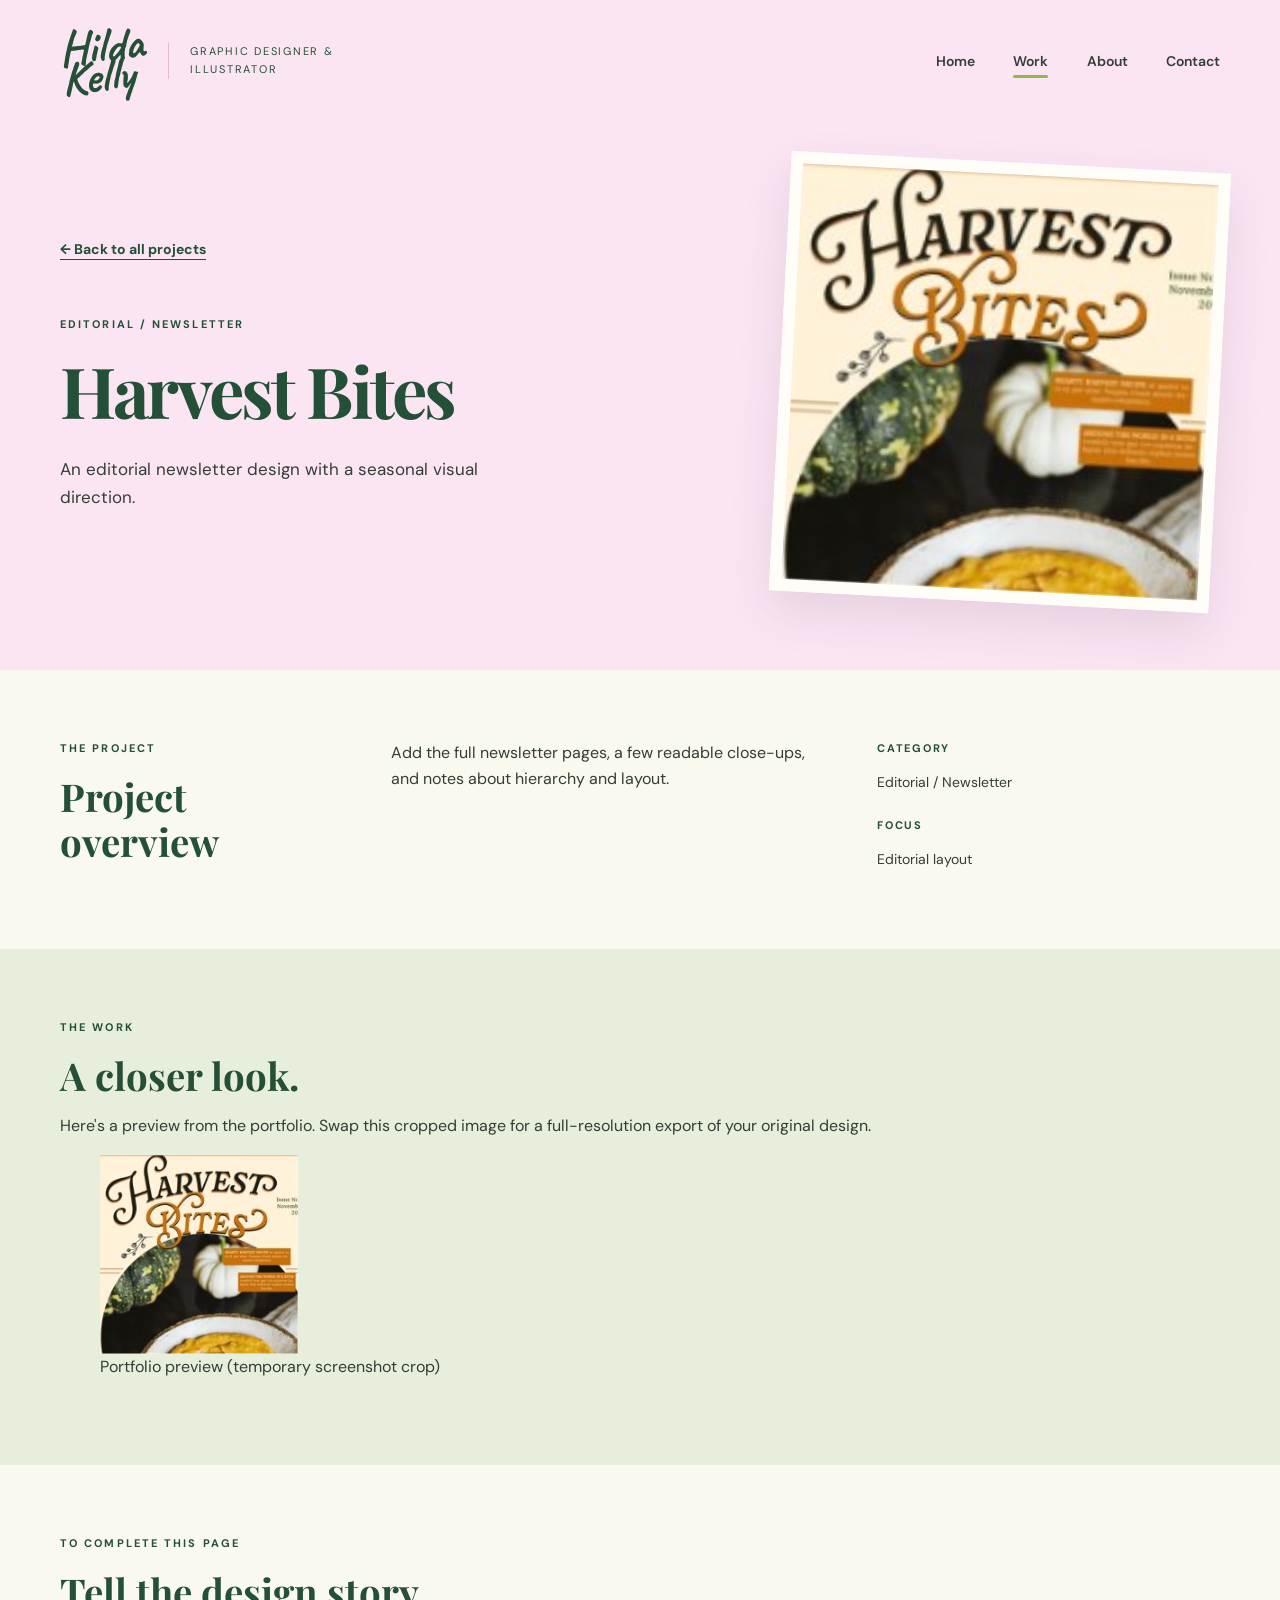
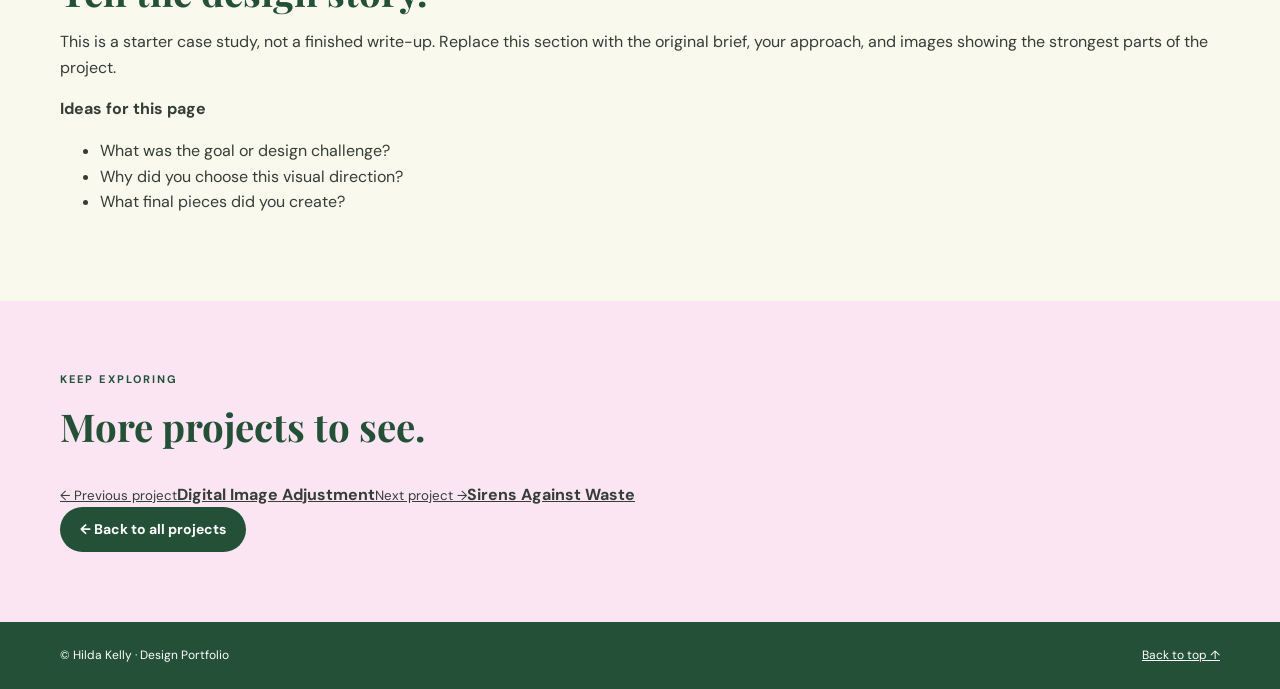
==== harvest-bites.html @ bb16f510 "Add files via upload" ====
<!doctype html>
<html lang="en">
<head>
  <meta charset="UTF-8">
  <meta name="viewport" content="width=device-width, initial-scale=1">
  <meta name="description" content="Harvest Bites portfolio project by Hilda Kelly.">
  <title>Harvest Bites | Hilda Kelly</title>
  <link rel="icon" type="image/svg+xml" href="assets/favicon.svg">
  <link rel="preconnect" href="https://fonts.googleapis.com">
  <link rel="preconnect" href="https://fonts.gstatic.com" crossorigin>
  <link href="https://fonts.googleapis.com/css2?family=Caveat:wght@700&amp;family=DM+Sans:wght@400;500;600;700&amp;family=Playfair+Display:wght@400;600;700&amp;display=swap" rel="stylesheet">
  <link rel="stylesheet" href="style.css">
</head>
<body>
 <a class="skip-link" href="#main">Skip to content</a>
 <header class="site-header" id="top"><div class="container header-inner">
 <a href="index.html" class="wordmark" aria-label="Hilda Kelly, home"><span>Hilda<br>Kelly</span><small>graphic designer &amp; illustrator</small></a>
 <nav class="navigation" aria-label="Main navigation"><a href="index.html">Home</a><a class="active" href="index.html#work">Work</a><a href="index.html#about">About</a><a href="index.html#contact">Contact</a></nav>
</div></header>
 <main id="main">
  <section class="case-hero"><div class="container case-hero-layout">
   <div class="case-intro">
    <a class="text-link" href="index.html#work">← Back to all projects</a>
    <p class="eyebrow">Editorial / Newsletter</p>
    <h1>Harvest Bites</h1>
    <p>An editorial newsletter design with a seasonal visual direction.</p>
   </div>
   <img src="assets/harvest-bites.jpg" alt="Portfolio preview of Harvest Bites" fetchpriority="high">
  </div></section>
  <section class="case-section"><div class="container case-info">
   <div><p class="eyebrow">The project</p><h2>Project overview</h2></div>
   <p>Add the full newsletter pages, a few readable close-ups, and notes about hierarchy and layout.</p>
   <div class="case-facts"><div><strong>Category</strong><span>Editorial / Newsletter</span></div><div><strong>Focus</strong><span>Editorial layout</span></div></div>
  </div></section>
  <section class="case-section case-gallery"><div class="container case-detail-layout">
    <div><p class="eyebrow">The work</p><h2>A closer look.</h2><p>Here's a preview from the portfolio. Swap this cropped image for a full-resolution export of your original design.</p></div>
    <figure class="case-large-preview"><img src="assets/harvest-bites.jpg" alt="Closer view of Harvest Bites" loading="lazy"><figcaption>Portfolio preview (temporary screenshot crop)</figcaption></figure>
  </div></section>
  <section class="case-section"><div class="container case-edit-note"><div><p class="eyebrow">To complete this page</p><h2>Tell the design story.</h2><p>This is a starter case study, not a finished write-up. Replace this section with the original brief, your approach, and images showing the strongest parts of the project.</p></div><div class="case-suggestions"><strong>Ideas for this page</strong><ul><li>What was the goal or design challenge?</li><li>Why did you choose this visual direction?</li><li>What final pieces did you create?</li></ul></div></div></section>
  <section class="case-end"><div class="container"><p class="eyebrow">Keep exploring</p><h2>More projects to see.</h2>
    <div class="project-pager"><a href="retouching.html"><small>← Previous project</small><strong>Digital Image Adjustment</strong></a><a href="sirens.html"><small>Next project →</small><strong>Sirens Against Waste</strong></a></div>
    <a class="button" href="index.html#work">← Back to all projects</a>
  </div></section>
 </main>
 <footer class="site-footer"><div class="container footer-inner"><span>© Hilda Kelly · Design Portfolio</span><a href="#top">Back to top ↑</a></div></footer>
</body>
</html>
---- style.css ----
/* Hilda Kelly portfolio starter | Edit the palette and spacing here first */
:root {
  --pink: #fbe5f3;
  --cream: #faf9ee;
  --green: #245037;
  --accent: #93b84b;
  --rose: #e9b8c7;
  --ink: #343d36;
  --white: #fffdf7;
  --serif: 'Playfair Display', Georgia, serif;
  --sans: 'DM Sans', Arial, sans-serif;
  --script: 'Caveat', cursive;
}
*,*::before,*::after { box-sizing: border-box; }
html { scroll-behavior: smooth; }
body { margin: 0; color: var(--ink); font-family: var(--sans); background: var(--cream); line-height: 1.6; }
img { max-width: 100%; display: block; }
a { color: inherit; }
a:focus-visible { outline: 3px solid #d96285; outline-offset: 4px; }
.container { width: min(1160px, calc(100% - 48px)); margin-inline: auto; }
.skip-link { position: absolute; top: -100px; left: 12px; z-index: 50; padding: 10px 14px; background: var(--green); color: white; }
.skip-link:focus { top: 12px; }
.site-header { background: var(--pink); }
.header-inner { display: flex; justify-content: space-between; align-items: center; gap: 32px; min-height: 122px; }
.wordmark { text-decoration: none; color: var(--green); display: flex; align-items: center; gap: 23px; flex-shrink: 0; }
.wordmark > span { font-family: var(--script); font-size: 48px; font-weight: 700; line-height: .62; transform: rotate(-5deg); padding: 14px 0; }
.wordmark small { border-left: 1px solid var(--rose); font-size: 11px; letter-spacing: .16em; text-transform: uppercase; padding-left: 21px; max-width: 190px; line-height: 1.6; }
.navigation { display: flex; gap: clamp(16px, 3vw, 42px); }
.navigation a { text-decoration: none; font-weight: 600; font-size: 14px; position: relative; }
.navigation a::after { content: ''; position: absolute; bottom: -6px; left: 0; width: 0; height: 3px; border-radius: 3px; background: var(--accent); transition: width .2s ease; }
.navigation a:hover::after,.navigation a.active::after { width: 100%; }
.hero { background: var(--pink); overflow: hidden; position: relative; }
.hero::after { content: ''; position: absolute; bottom: -98px; left: -8%; height: 150px; width: 130%; background: var(--cream); border-radius: 50% 50% 0 0 / 65% 85% 0 0; pointer-events: none; }
.hero-layout { min-height: 480px; display: grid; grid-template-columns: 1.12fr .88fr; align-items: center; gap: 35px; padding: 24px 0 96px; position: relative; z-index: 1; }
.hero-copy { position: relative; z-index: 2; }
.eyebrow { font-weight: 700; color: var(--green); text-transform: uppercase; letter-spacing: .19em; font-size: 11px; margin: 0 0 16px; }
.eyebrow span { color: #a56779; }
h1,h2,h3,h4,p { margin-top: 0; }
h1,h2,h3,h4 { color: var(--green); }
h1,h2,h3 { font-family: var(--serif); line-height: 1.18; }
.hero h1 { font-size: clamp(2.4rem, 4.2vw, 4.65rem); letter-spacing: -.035em; margin-bottom: 22px; }
.highlight { position: relative; white-space: nowrap; }
.highlight::after { content: ''; position: absolute; height: 10px; background: var(--accent); opacity: .85; left: 1%; right: -2%; bottom: -3px; border-radius: 50%; transform: rotate(-2deg); z-index: -1; }
.hero-description { max-width: 490px; font-size: 16px; margin-bottom: 28px; }
.button { display: inline-flex; gap: 30px; align-items: center; justify-content: space-between; padding: 11px 20px; border-radius: 100px; text-decoration: none; color: white; background: var(--green); font-weight: 700; font-size: 14px; transition: transform .2s ease, background .2s ease; }
.button:hover { transform: translateY(-2px); background: #366949; }
.hero-art { min-height: 390px; position: relative; }
.hero-art figure { margin: 0; position: absolute; overflow: hidden; background: #fff; box-shadow: 0 16px 42px rgba(65,59,59,.14); }
.hero-art img { width: 100%; height: 100%; object-fit: cover; }
.art-main { width: 64%; aspect-ratio: 1; top: 8%; right: 15%; transform: rotate(6deg); border: 9px solid var(--white); border-radius: 19px; }
.art-small { width: 36%; aspect-ratio: 1; border: 7px solid var(--white); border-radius: 13px; }
.art-puppy { top: 2%; left: 0; transform: rotate(-11deg); }
.art-paper { right: 0; bottom: 0; transform: rotate(-9deg); }
.art-sparkle { position: absolute; font-size: 60px; color: var(--accent); }
.art-sparkle.top { right: 2%; top: 2%; }
.art-sparkle.bottom { left: 14%; bottom: 6%; color: #db8ca5; }
.work-section { padding: 48px 0 100px; scroll-margin-top: 20px; }
.section-heading { display: flex; align-items: end; justify-content: space-between; gap: 48px; margin-bottom: 30px; }
.section-heading h2 { font-size: clamp(2.3rem, 3.6vw, 3.35rem); margin: 0; letter-spacing: -.03em; }
.little-star { color: var(--accent); font-family: var(--sans); font-size: .55em; vertical-align: top; }
.section-heading > p { margin: 0 0 5px; max-width: 400px; font-size: 14px; }
.featured-project { display: grid; grid-template-columns: 1fr 1fr; background: #eff2e1; border-radius: 15px; overflow: hidden; margin-bottom: 65px; }
.featured-image { background: #a7c339; display: block; min-height: 315px; }
.featured-image img { width: 100%; height: 100%; object-fit: contain; max-height: 400px; }
.featured-copy { padding: clamp(26px, 5vw, 64px); display: flex; flex-direction: column; align-items: flex-start; justify-content: center; }
.featured-copy h3 { font-size: clamp(1.9rem, 3vw, 3rem); margin: 0 0 16px; }
.featured-copy > p:not(.eyebrow) { max-width: 320px; }
.text-link { font-size: 14px; color: var(--green); font-weight: 700; text-decoration-thickness: 1px; text-underline-offset: 5px; }
.more-heading { display: flex; align-items: baseline; justify-content: space-between; gap: 20px; padding-bottom: 15px; border-bottom: 1px solid #decfd0; margin-bottom: 24px; }
.more-heading h3 { margin: 0; font-size: 1.6rem; }
.more-heading span { font-size: 12px; color: #6e786f; }
.project-grid { display: grid; grid-template-columns: repeat(3, minmax(0,1fr)); gap: 38px 22px; }
.project-card img { width: 100%; aspect-ratio: 4/3; object-fit: cover; border-radius: 10px; background: #eee; }
.project-meta { padding-top: 13px; }
.project-meta h4 { font-size: 1.15rem; font-family: var(--serif); line-height: 1.3; margin-bottom: 3px; }
.project-meta p { margin: 0; font-size: 11px; letter-spacing: .13em; font-weight: 700; color: #58735f; text-transform: uppercase; }
.about-section { background: #e6ecdc; padding: 78px 0; scroll-margin-top: 0; }
.about-layout { display: grid; grid-template-columns: .35fr 1fr; gap: 35px; }
.about-layout h2 { font-size: clamp(2rem,4vw,3.75rem); letter-spacing: -.035em; margin-bottom: 15px; }
.about-layout h2 em { font-weight: 400; }
.about-layout p:last-child { max-width: 620px; margin: 0; }
.contact-section { background: var(--pink); padding: 65px 0; }
.contact-layout { display: flex; justify-content: space-between; align-items: end; gap: 30px; }
.contact-layout h2 { font-size: clamp(2.2rem,4vw,3.5rem); margin: 0; }
.contact-layout > p { max-width: 420px; font-size: 14px; margin: 0 0 5px; }
.site-footer { background: var(--green); color: white; padding: 24px 0; }
.footer-inner { display: flex; justify-content: space-between; align-items: center; gap: 16px; font-size: 12px; }
.footer-inner a { color: white; }
/* Project case study */
.case-hero { background: var(--pink); padding: 40px 0 68px; }
.case-hero-layout { display: grid; grid-template-columns: 1.2fr .8fr; gap: 60px; align-items: center; }
.case-intro .text-link { display: inline-block; margin-bottom: 55px; }
.case-intro h1 { font-size: clamp(2.7rem, 5.5vw, 5.5rem); letter-spacing: -.04em; margin-bottom: 24px; }
.case-intro > p:last-child { max-width: 460px; font-size: 17px; }
.case-hero-layout > img { width: 100%; aspect-ratio: 1; object-fit: cover; border: 12px solid var(--white); transform: rotate(3deg); box-shadow: 0 20px 48px rgba(60,50,60,.11); }
.case-section { padding: 70px 0; }
.case-info { display: grid; grid-template-columns: .85fr 1.3fr 1fr; gap: 40px; }
.case-section h2 { font-size: clamp(2rem, 3vw, 3rem); margin-bottom: 15px; }
.case-info > p { margin: 0; }
.case-facts { display: grid; gap: 15px; }
.case-facts div { display: grid; gap: 4px; }
.case-facts strong { font-size: 11px; text-transform: uppercase; letter-spacing: .16em; color: var(--green); }
.case-facts span { font-size: 14px; }
.case-gallery { background: #e8eedc; }
.gallery-intro { max-width: 660px; }
.brand-grid { margin-top: 32px; display: grid; grid-template-columns: repeat(3,minmax(0,1fr)); gap: 23px; }
.brand-grid figure { margin: 0; }
.brand-grid img { width: 100%; aspect-ratio: 1; object-fit: cover; border-radius: 12px; background: #fff; }
.brand-grid figcaption { font-size: 13px; color: #526d55; font-weight: 600; margin-top: 10px; }
.case-end { background: var(--pink); padding: 70px 0; }
.case-end h2 { font-size: clamp(2rem, 3vw, 3rem); }
.case-end p:not(.eyebrow) { max-width: 650px; }
@media (max-width: 930px) {
  .hero-layout { grid-template-columns: 1fr 0.8fr; }
  .hero-art { min-height: 320px; }
  .wordmark small { max-width: 145px; }
  .case-info { grid-template-columns: 1fr 1fr; }
  .case-info > div:first-child { grid-column: 1 / -1; }
}
@media (max-width: 700px) {
  .container { width: min(100% - 32px, 520px); }
  .header-inner { min-height: unset; padding-block: 20px; flex-wrap: wrap; gap: 20px; }
  .wordmark > span { font-size: 39px; }
  .wordmark small { font-size: 9px; max-width: 170px; }
  .navigation { width: 100%; justify-content: space-between; gap: 10px; }
  .navigation a { font-size: 13px; }
  .hero-layout { grid-template-columns: 1fr; padding: 30px 0 86px; min-height: unset; gap: 16px; }
  .hero h1 { font-size: clamp(2.45rem, 10vw, 4rem); }
  .hero-art { min-height: 275px; max-width: 450px; width: 100%; margin-inline: auto; }
  .art-main { width: 57%; right: 20%; top: 0; }
  .art-small { width: 30%; }
  .hero-description { font-size: 15px; }
  .section-heading { display: block; }
  .section-heading > p { margin-top: 13px; }
  .featured-project { grid-template-columns: 1fr; }
  .featured-image { min-height: unset; }
  .featured-image img { max-height: 370px; }
  .featured-copy { padding: 27px; }
  .project-grid { grid-template-columns: repeat(2,minmax(0,1fr)); gap: 26px 14px; }
  .project-meta h4 { font-size: 1rem; }
  .project-meta p { font-size: 9px; }
  .about-layout { grid-template-columns: 1fr; gap: 12px; }
  .contact-layout { display: block; }
  .contact-layout > p { margin-top: 18px; }
  .case-hero-layout { grid-template-columns: 1fr; gap: 20px; }
  .case-intro .text-link { margin-bottom: 30px; }
  .case-hero-layout > img { max-width: 420px; margin-inline: auto; }
  .case-info { grid-template-columns: 1fr; gap: 20px; }
  .case-info > div:first-child { grid-column: auto; }
  .brand-grid { grid-template-columns: 1fr 1fr; }
}
@media (max-width: 420px) {
  .wordmark small { letter-spacing: .09em; }
  .project-grid { grid-template-columns: 1fr; }
  .project-card img { aspect-ratio: 4/3; }
  .brand-grid { grid-template-columns: 1fr; }
  .footer-inner { flex-direction: column; align-items: flex-start; }
}
@media (prefers-reduced-motion: reduce) { html { scroll-behavior: auto; } *,*::before,*::after { transition: none !important; } }
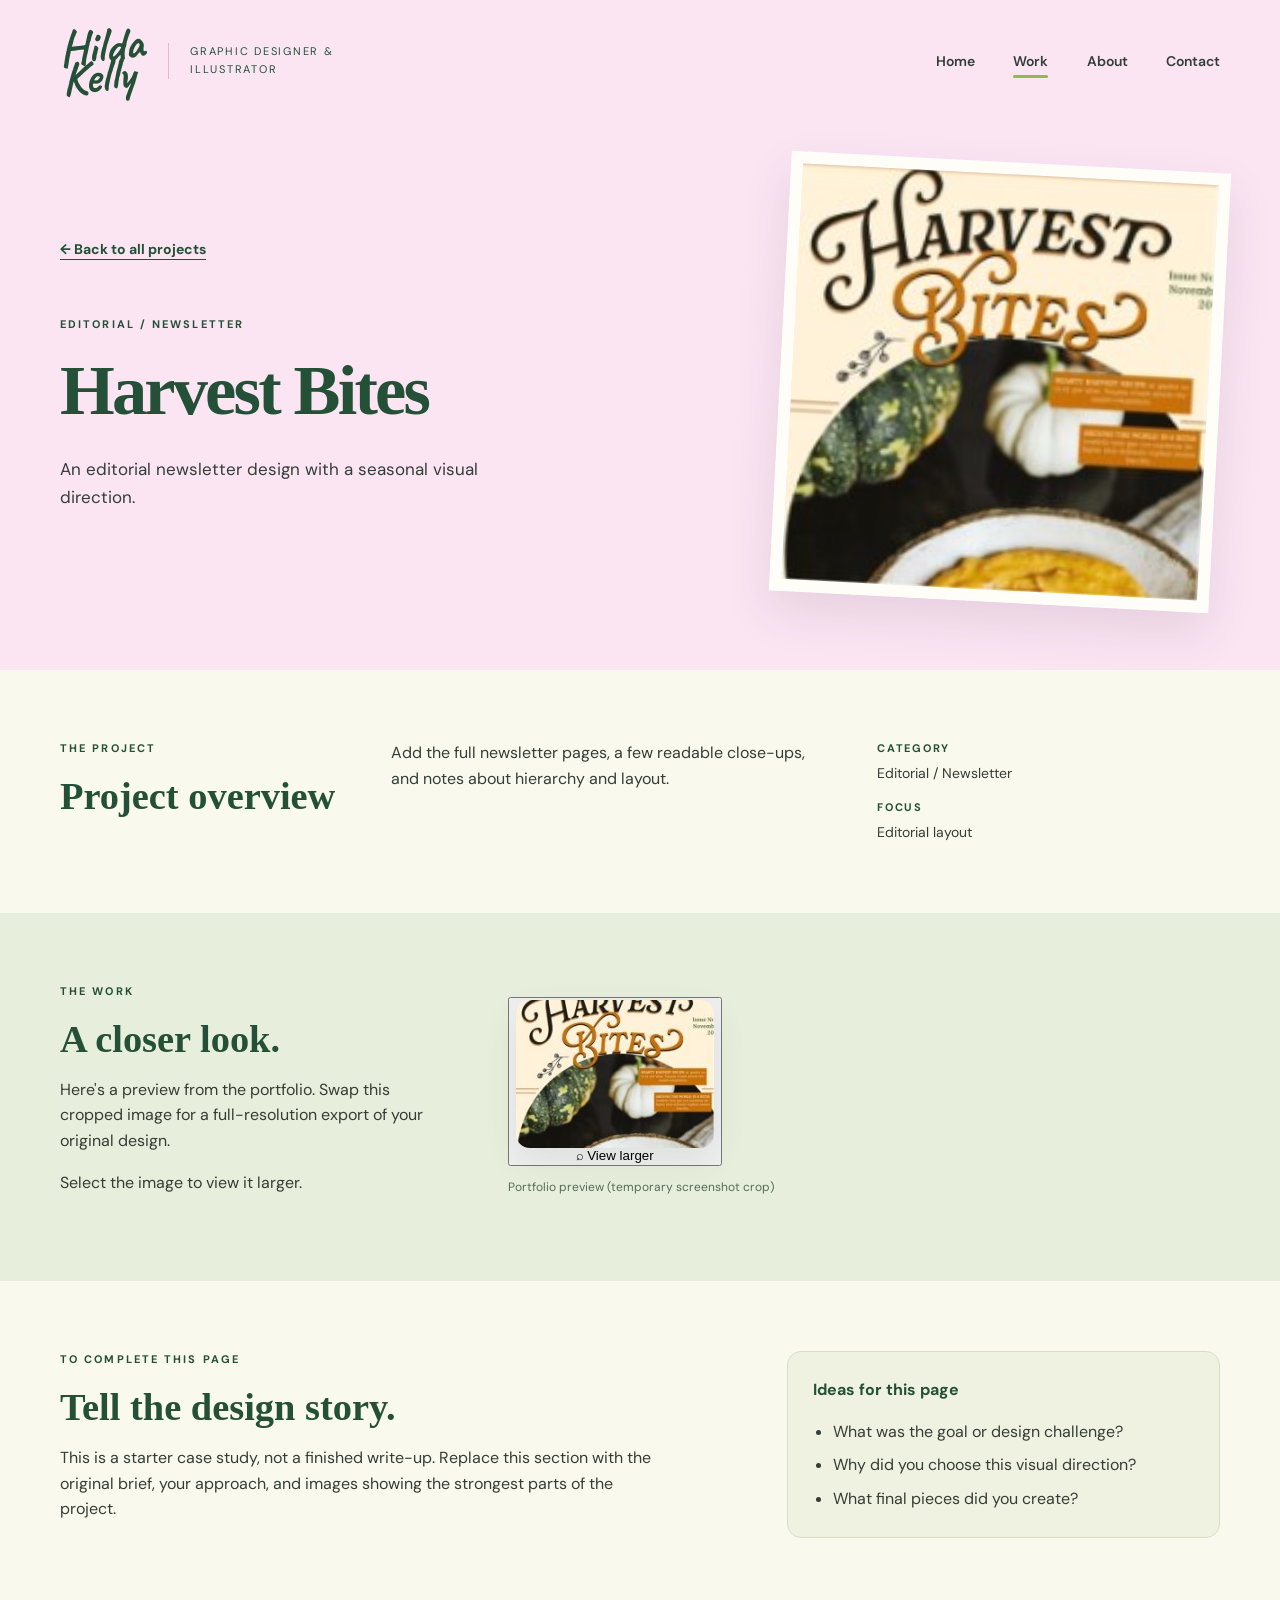
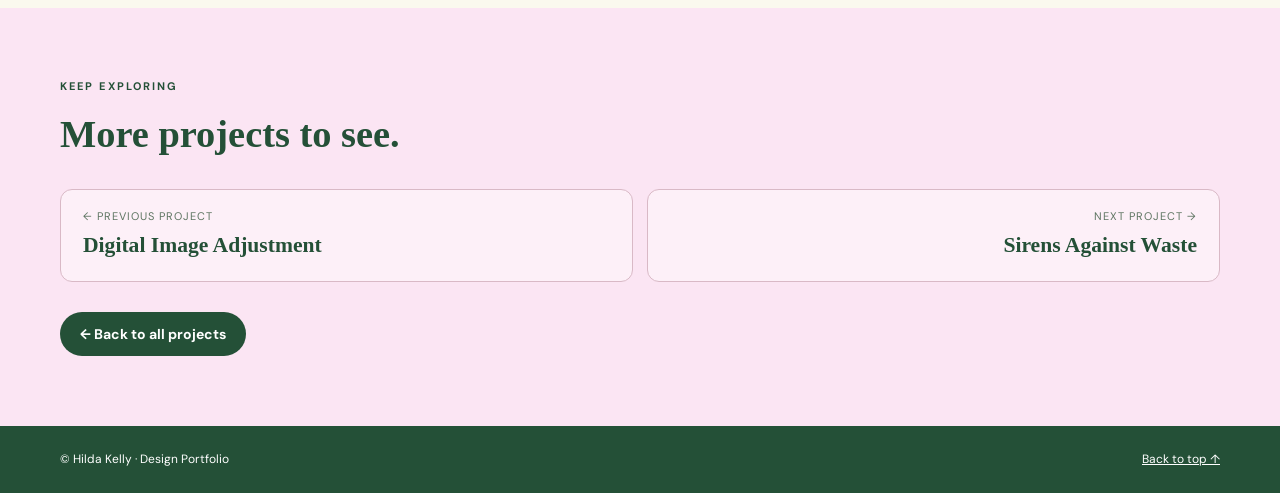
==== commit 54dadf6b: "Update harvest-bites.html" ====
--- a/harvest-bites.html
+++ b/harvest-bites.html
@@ -1,47 +1,48 @@
-<!doctype html>
+<!DOCTYPE html>
+
 <html lang="en">
 <head>
-  <meta charset="UTF-8">
-  <meta name="viewport" content="width=device-width, initial-scale=1">
-  <meta name="description" content="Harvest Bites portfolio project by Hilda Kelly.">
-  <title>Harvest Bites | Hilda Kelly</title>
-  <link rel="icon" type="image/svg+xml" href="assets/favicon.svg">
-  <link rel="preconnect" href="https://fonts.googleapis.com">
-  <link rel="preconnect" href="https://fonts.gstatic.com" crossorigin>
-  <link href="https://fonts.googleapis.com/css2?family=Caveat:wght@700&amp;family=DM+Sans:wght@400;500;600;700&amp;family=Playfair+Display:wght@400;600;700&amp;display=swap" rel="stylesheet">
-  <link rel="stylesheet" href="style.css">
+<meta charset="utf-8"/>
+<meta content="width=device-width, initial-scale=1" name="viewport"/>
+<meta content="Harvest Bites portfolio project by Hilda Kelly." name="description"/>
+<title>Harvest Bites | Hilda Kelly</title>
+<link href="assets/favicon.svg" rel="icon" type="image/svg+xml"/>
+<link href="https://fonts.googleapis.com" rel="preconnect"/>
+<link crossorigin="" href="https://fonts.gstatic.com" rel="preconnect"/>
+<link href="https://fonts.googleapis.com/css2?family=Caveat:wght@700&amp;family=DM+Sans:wght@400;500;600;700&amp;family=Playfair+Display:wght@400;600;700&amp;display=swap" rel="stylesheet"/>
+<link href="style.css" rel="stylesheet"/>
 </head>
 <body>
- <a class="skip-link" href="#main">Skip to content</a>
- <header class="site-header" id="top"><div class="container header-inner">
- <a href="index.html" class="wordmark" aria-label="Hilda Kelly, home"><span>Hilda<br>Kelly</span><small>graphic designer &amp; illustrator</small></a>
- <nav class="navigation" aria-label="Main navigation"><a href="index.html">Home</a><a class="active" href="index.html#work">Work</a><a href="index.html#about">About</a><a href="index.html#contact">Contact</a></nav>
+<a class="skip-link" href="#main">Skip to content</a>
+<header class="site-header" id="top"><div class="container header-inner">
+<a aria-label="Hilda Kelly, home" class="wordmark" href="index.html"><span>Hilda<br/>Kelly</span><small>graphic designer &amp; illustrator</small></a>
+<nav aria-label="Main navigation" class="navigation"><a href="index.html">Home</a><a class="active" href="index.html#work">Work</a><a href="index.html#about">About</a><a href="index.html#contact">Contact</a></nav>
 </div></header>
- <main id="main">
-  <section class="case-hero"><div class="container case-hero-layout">
-   <div class="case-intro">
-    <a class="text-link" href="index.html#work">← Back to all projects</a>
-    <p class="eyebrow">Editorial / Newsletter</p>
-    <h1>Harvest Bites</h1>
-    <p>An editorial newsletter design with a seasonal visual direction.</p>
-   </div>
-   <img src="assets/harvest-bites.jpg" alt="Portfolio preview of Harvest Bites" fetchpriority="high">
-  </div></section>
-  <section class="case-section"><div class="container case-info">
-   <div><p class="eyebrow">The project</p><h2>Project overview</h2></div>
-   <p>Add the full newsletter pages, a few readable close-ups, and notes about hierarchy and layout.</p>
-   <div class="case-facts"><div><strong>Category</strong><span>Editorial / Newsletter</span></div><div><strong>Focus</strong><span>Editorial layout</span></div></div>
-  </div></section>
-  <section class="case-section case-gallery"><div class="container case-detail-layout">
-    <div><p class="eyebrow">The work</p><h2>A closer look.</h2><p>Here's a preview from the portfolio. Swap this cropped image for a full-resolution export of your original design.</p></div>
-    <figure class="case-large-preview"><img src="assets/harvest-bites.jpg" alt="Closer view of Harvest Bites" loading="lazy"><figcaption>Portfolio preview (temporary screenshot crop)</figcaption></figure>
-  </div></section>
-  <section class="case-section"><div class="container case-edit-note"><div><p class="eyebrow">To complete this page</p><h2>Tell the design story.</h2><p>This is a starter case study, not a finished write-up. Replace this section with the original brief, your approach, and images showing the strongest parts of the project.</p></div><div class="case-suggestions"><strong>Ideas for this page</strong><ul><li>What was the goal or design challenge?</li><li>Why did you choose this visual direction?</li><li>What final pieces did you create?</li></ul></div></div></section>
-  <section class="case-end"><div class="container"><p class="eyebrow">Keep exploring</p><h2>More projects to see.</h2>
-    <div class="project-pager"><a href="retouching.html"><small>← Previous project</small><strong>Digital Image Adjustment</strong></a><a href="sirens.html"><small>Next project →</small><strong>Sirens Against Waste</strong></a></div>
-    <a class="button" href="index.html#work">← Back to all projects</a>
-  </div></section>
- </main>
- <footer class="site-footer"><div class="container footer-inner"><span>© Hilda Kelly · Design Portfolio</span><a href="#top">Back to top ↑</a></div></footer>
-</body>
-</html>+<main id="main">
+<section class="case-hero"><div class="container case-hero-layout">
+<div class="case-intro">
+<a class="text-link" href="index.html#work">← Back to all projects</a>
+<p class="eyebrow">Editorial / Newsletter</p>
+<h1>Harvest Bites</h1>
+<p>An editorial newsletter design with a seasonal visual direction.</p>
+</div>
+<img alt="Portfolio preview of Harvest Bites" fetchpriority="high" src="assets/harvest-bites.jpg"/>
+</div></section>
+<section class="case-section"><div class="container case-info">
+<div><p class="eyebrow">The project</p><h2>Project overview</h2></div>
+<p>Add the full newsletter pages, a few readable close-ups, and notes about hierarchy and layout.</p>
+<div class="case-facts"><div><strong>Category</strong><span>Editorial / Newsletter</span></div><div><strong>Focus</strong><span>Editorial layout</span></div></div>
+</div></section>
+<section class="case-section case-gallery"><div class="container case-detail-layout">
+<div><p class="eyebrow">The work</p><h2>A closer look.</h2><p>Here's a preview from the portfolio. Swap this cropped image for a full-resolution export of your original design.</p><p class="zoom-help">Select the image to view it larger.</p></div>
+<figure class="case-large-preview"><button aria-label="Enlarge image: Closer view of Harvest Bites" class="zoom-trigger" type="button"><img alt="Closer view of Harvest Bites" loading="lazy" src="assets/harvest-bites.jpg"/><span aria-hidden="true" class="zoom-indicator">⌕  View larger</span></button><figcaption>Portfolio preview (temporary screenshot crop)</figcaption></figure>
+</div></section>
+<section class="case-section"><div class="container case-edit-note"><div><p class="eyebrow">To complete this page</p><h2>Tell the design story.</h2><p>This is a starter case study, not a finished write-up. Replace this section with the original brief, your approach, and images showing the strongest parts of the project.</p></div><div class="case-suggestions"><strong>Ideas for this page</strong><ul><li>What was the goal or design challenge?</li><li>Why did you choose this visual direction?</li><li>What final pieces did you create?</li></ul></div></div></section>
+<section class="case-end"><div class="container"><p class="eyebrow">Keep exploring</p><h2>More projects to see.</h2>
+<div class="project-pager"><a href="retouching.html"><small>← Previous project</small><strong>Digital Image Adjustment</strong></a><a href="sirens.html"><small>Next project →</small><strong>Sirens Against Waste</strong></a></div>
+<a class="button" href="index.html#work">← Back to all projects</a>
+</div></section>
+</main>
+<footer class="site-footer"><div class="container footer-inner"><span>© Hilda Kelly · Design Portfolio</span><a href="#top">Back to top ↑</a></div></footer>
+<script defer="True" src="lightbox.js"></script></body>
+</html>
--- a/style.css
+++ b/style.css
@@ -7,7 +7,8 @@
   --rose: #e9b8c7;
   --ink: #343d36;
   --white: #fffdf7;
-  --serif: 'Playfair Display', Georgia, serif;
+--serif: 'Fraunces', Georgia, serif;
+/* Suggested heading weight: 700 */
   --sans: 'DM Sans', Arial, sans-serif;
   --script: 'Caveat', cursive;
 }
@@ -157,3 +158,38 @@
   .footer-inner { flex-direction: column; align-items: flex-start; }
 }
 @media (prefers-reduced-motion: reduce) { html { scroll-behavior: auto; } *,*::before,*::after { transition: none !important; } }
+
+/* All of the thumbnails and their captions are now links. */
+.project-card-link { display: block; text-decoration: none; color: inherit; }
+.project-card-link img { transition: transform .22s ease, box-shadow .22s ease; }
+.project-card-link:hover img, .project-card-link:focus-visible img { transform: translateY(-5px); box-shadow: 0 14px 28px rgba(36,80,55,.14); }
+.project-card-link:hover h4, .project-card-link:focus-visible h4 { text-decoration: underline; text-decoration-color: var(--accent); text-underline-offset: 5px; }
+.featured-heading-link { text-decoration: none; }
+.featured-heading-link:hover, .featured-heading-link:focus-visible { text-decoration: underline; text-decoration-color: var(--accent); text-underline-offset: 6px; }
+/* Simple, consistent project subpages */
+.case-detail-layout { display: grid; grid-template-columns: minmax(210px,.7fr) minmax(0,1.3fr); gap: clamp(20px,5vw,65px); align-items: center; }
+.case-detail-layout > div > p:last-child { max-width: 350px; }
+.case-large-preview { margin: 0; }
+.case-large-preview img { width:100%; aspect-ratio:4/3; object-fit:cover; border-radius:14px; box-shadow: 0 12px 34px rgba(36,80,55,.09); background:#fff; }
+.case-large-preview figcaption { margin-top:10px; font-size:12px; color:#526d55; }
+.case-edit-note { display:grid; grid-template-columns: 1.2fr .8fr; gap:clamp(25px,6vw,85px); }
+.case-edit-note > div:first-child > p:last-child { max-width:610px; }
+.case-suggestions { background:#eff2e1; border:1px solid #d5dfc6; border-radius:14px; padding:25px; align-self:start; }
+.case-suggestions strong { color:var(--green); }
+.case-suggestions ul { margin-bottom:0; padding-left:20px; }
+.case-suggestions li + li { margin-top:8px; }
+.project-pager { display:grid; grid-template-columns:repeat(2,minmax(0,1fr)); gap:14px; margin:25px 0 30px; }
+.project-pager a { min-width:0; display:flex; flex-direction:column; gap:3px; padding:18px 22px; border:1px solid #d9b9c6; border-radius:12px; background:rgba(255,255,255,.42); text-decoration:none; transition:background .2s ease; }
+.project-pager a:hover { background:rgba(255,255,255,.8); }
+.project-pager a:last-child { text-align:right; }
+.project-pager small { text-transform:uppercase; letter-spacing:.09em; font-size:11px; color:#5d7461; }
+.project-pager strong { font-family:var(--serif); font-size:clamp(1rem,2.1vw,1.35rem); color:var(--green); }
+@media(max-width:700px) {
+  .case-detail-layout, .case-edit-note { grid-template-columns:1fr; gap:22px; }
+}
+@media(max-width:420px) {
+  .project-pager { grid-template-columns:1fr; }
+}
+@media(prefers-reduced-motion:reduce) {
+  .project-card-link img, .project-pager a { transition:none; }
+}
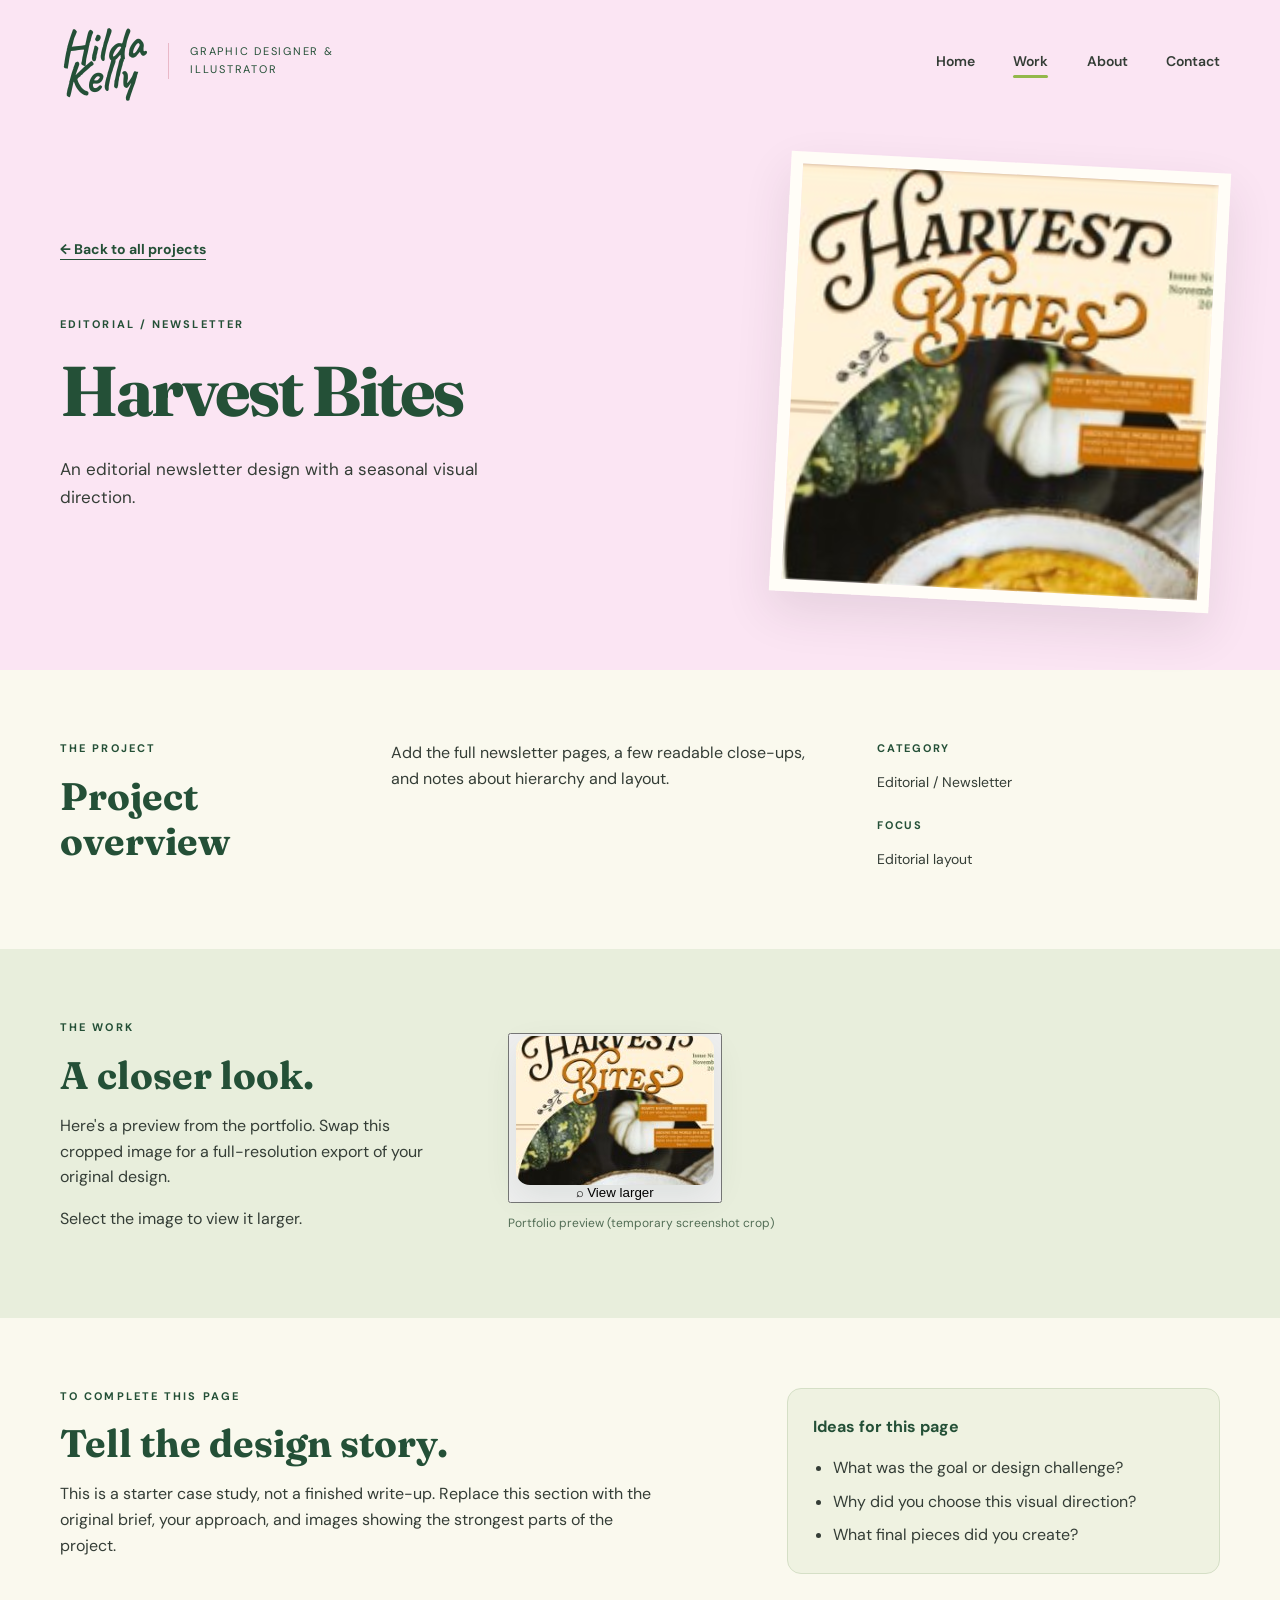
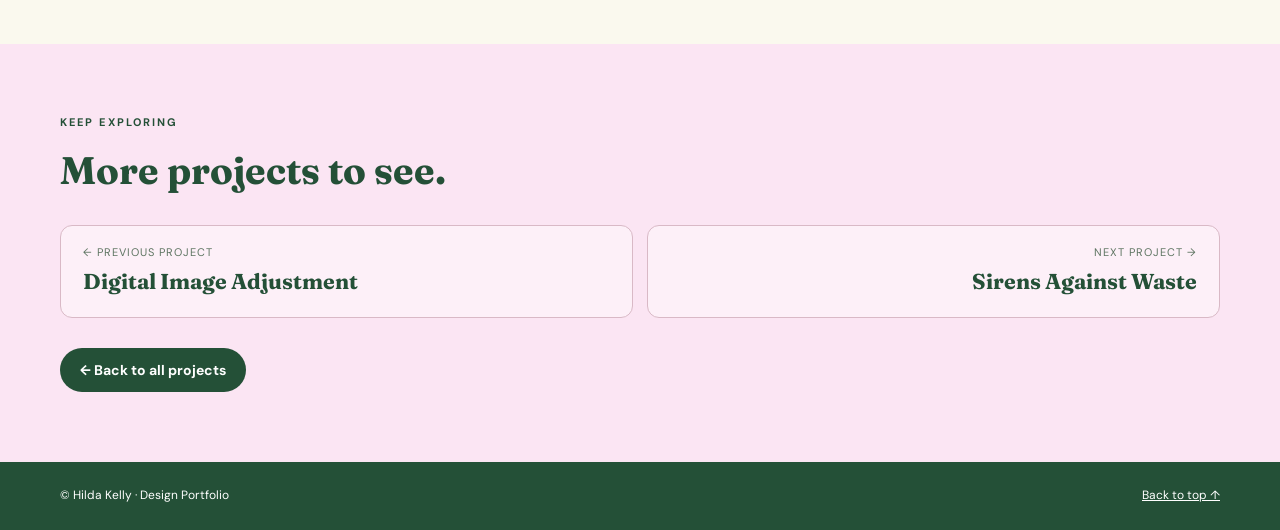
==== commit 1d155fc2: "Update harvest-bites.html" ====
--- a/harvest-bites.html
+++ b/harvest-bites.html
@@ -9,7 +9,7 @@
 <link href="assets/favicon.svg" rel="icon" type="image/svg+xml"/>
 <link href="https://fonts.googleapis.com" rel="preconnect"/>
 <link crossorigin="" href="https://fonts.gstatic.com" rel="preconnect"/>
-<link href="https://fonts.googleapis.com/css2?family=Caveat:wght@700&amp;family=DM+Sans:wght@400;500;600;700&amp;family=Playfair+Display:wght@400;600;700&amp;display=swap" rel="stylesheet"/>
+<link href="https://fonts.googleapis.com/css2?family=Caveat:wght@700&amp;family=DM+Sans:wght@400;500;600;700&amp;family=Fraunces:wght@700&amp;display=swap" rel="stylesheet"/>
 <link href="style.css" rel="stylesheet"/>
 </head>
 <body>
